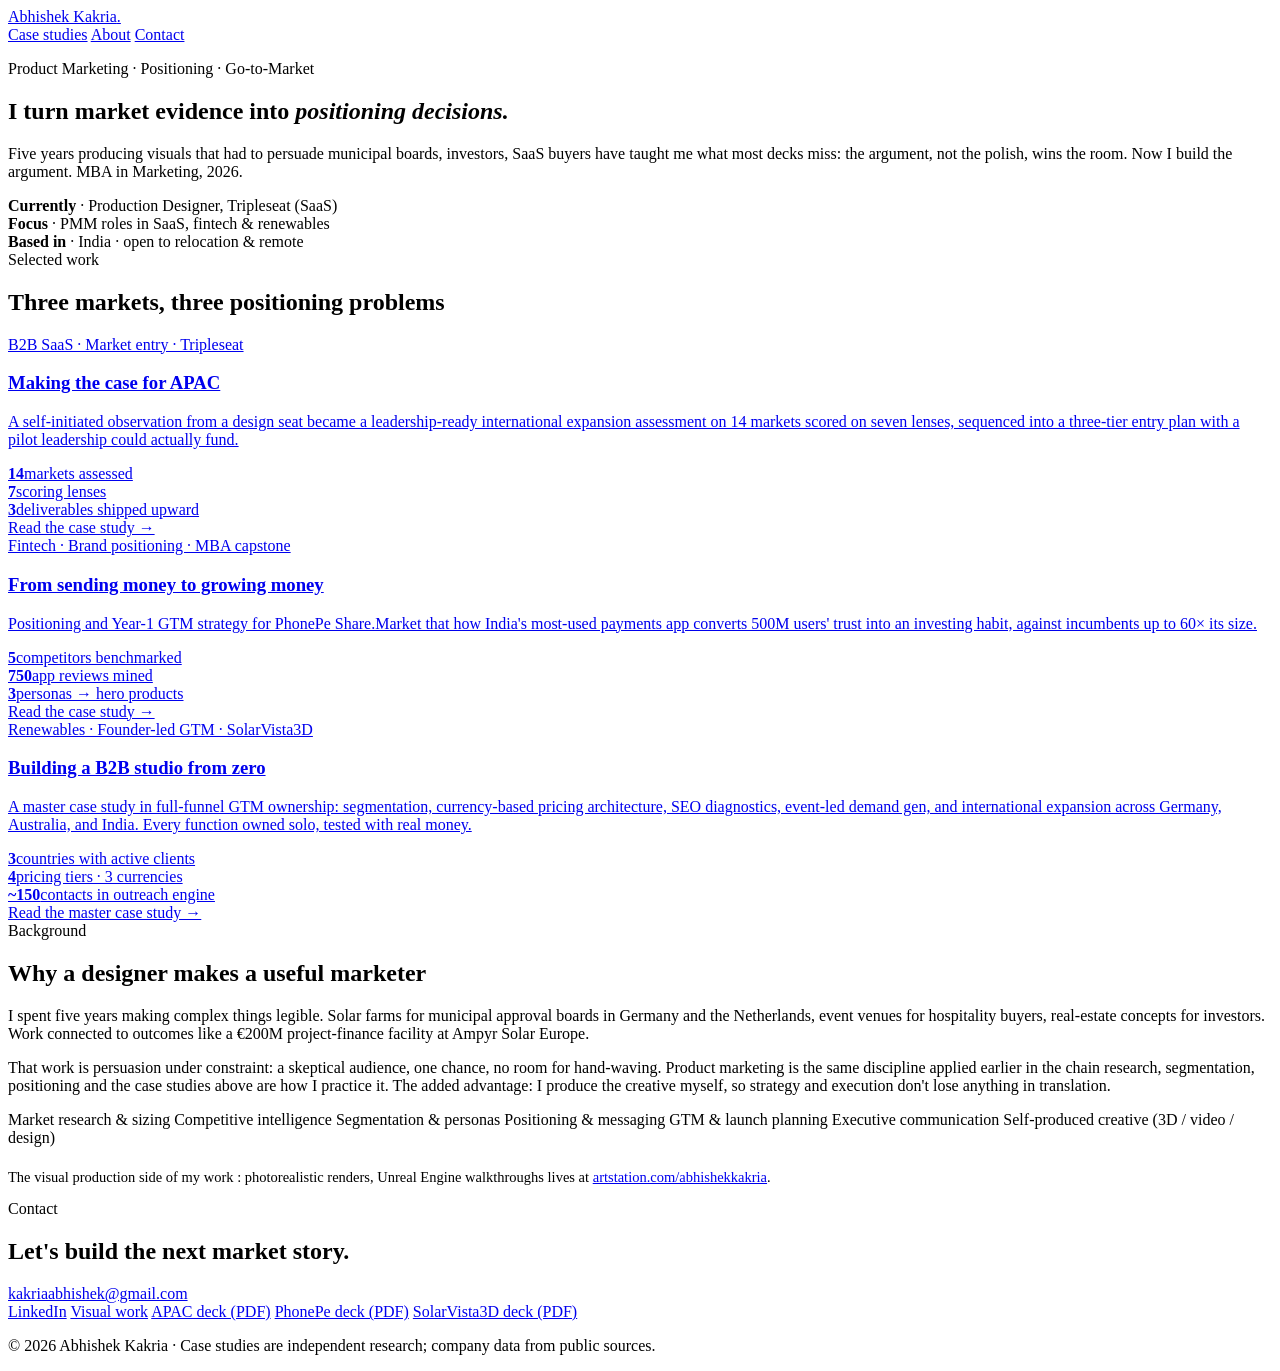
==== index.html @ 2a780e73 "Portfolio v1" ====
<!DOCTYPE html>
<html lang="en">
<head>
<meta charset="UTF-8" />
<meta name="viewport" content="width=device-width, initial-scale=1.0" />
<title>Abhishek Kakria — Product Marketing Portfolio</title>
<meta name="description" content="Product marketing case studies by Abhishek Kakria on market research, positioning, and go-to-market strategy across SaaS, fintech, and renewable energy." />
<link rel="preconnect" href="https://fonts.googleapis.com" />
<link rel="preconnect" href="https://fonts.gstatic.com" crossorigin />
<link href="https://fonts.googleapis.com/css2?family=Fraunces:ital,opsz,wght@0,9..144,500;0,9..144,600;0,9..144,700;1,9..144,500&family=Public+Sans:wght@400;600;700&display=swap" rel="stylesheet" />
<link rel="stylesheet" href="css/style.css" />
</head>
<body>

<header class="site">
  <div class="wrap">
    <a class="wordmark" href="index.html">Abhishek Kakria<span>.</span></a>
    <nav class="main" aria-label="Main">
      <a href="#work">Case studies</a>
      <a href="#about">About</a>
      <a href="#contact">Contact</a>
    </nav>
  </div>
</header>

<main>

  <!-- Hero -->
  <section class="hero">
    <div class="wrap">
      <p class="eyebrow">Product Marketing · Positioning · Go-to-Market</p>
      <h1>I turn market evidence into <em>positioning decisions.</em></h1>
      <p class="lede">
        Five years producing visuals that had to persuade  municipal boards, investors,
        SaaS buyers have taught me what most decks miss: the argument, not the polish, wins the room.
        Now I build the argument. MBA in Marketing, 2026.
      </p>
      <div class="meta">
        <div><strong>Currently</strong> · Production Designer, Tripleseat (SaaS)</div>
        <div><strong>Focus</strong> · PMM roles in SaaS, fintech &amp; renewables</div>
        <div><strong>Based in</strong> · India · open to relocation &amp; remote</div>
      </div>
    </div>
  </section>

  <!-- Case studies -->
  <section class="cases" id="work">
    <div class="wrap">
      <span class="eyebrow">Selected work</span>
      <h2>Three markets, three positioning problems</h2>

      <a class="dossier apac" href="case-studies/apac-expansion.html">
        <div class="spine" aria-hidden="true"></div>
        <div class="body">
          <span class="tag">B2B SaaS · Market entry · Tripleseat</span>
          <h3>Making the case for APAC</h3>
          <p class="sub">
            A self-initiated observation from a design seat became a leadership-ready
            international expansion assessment on 14 markets scored on seven lenses,
            sequenced into a three-tier entry plan with a pilot leadership could actually fund.
          </p>
          <div class="stats">
            <div><b>14</b>markets assessed</div>
            <div><b>7</b>scoring lenses</div>
            <div><b>3</b>deliverables shipped upward</div>
          </div>
          <div class="open">Read the case study →</div>
        </div>
      </a>

      <a class="dossier phonepe" href="case-studies/phonepe-sharemarket.html">
        <div class="spine" aria-hidden="true"></div>
        <div class="body">
          <span class="tag">Fintech · Brand positioning · MBA capstone</span>
          <h3>From sending money to growing money</h3>
          <p class="sub">
            Positioning and Year-1 GTM strategy for PhonePe Share.Market that how India's
            most-used payments app converts 500M users' trust into an investing habit,
            against incumbents up to 60× its size.
          </p>
          <div class="stats">
            <div><b>5</b>competitors benchmarked</div>
            <div><b>750</b>app reviews mined</div>
            <div><b>3</b>personas → hero products</div>
          </div>
          <div class="open">Read the case study →</div>
        </div>
      </a>

      <a class="dossier solar" href="case-studies/solarvista3d.html">
        <div class="spine" aria-hidden="true"></div>
        <div class="body">
          <span class="tag">Renewables · Founder-led GTM · SolarVista3D</span>
          <h3>Building a B2B studio from zero</h3>
          <p class="sub">
            A master case study in full-funnel GTM ownership: segmentation, currency-based
            pricing architecture, SEO diagnostics, event-led demand gen, and international
            expansion across Germany, Australia, and India. Every function owned solo,
            tested with real money.
          </p>
          <div class="stats">
            <div><b>3</b>countries with active clients</div>
            <div><b>4</b>pricing tiers · 3 currencies</div>
            <div><b>~150</b>contacts in outreach engine</div>
          </div>
          <div class="open">Read the master case study →</div>
        </div>
      </a>

    </div>
  </section>

  <!-- About -->
  <section class="split" id="about">
    <div class="wrap">
      <div>
        <span class="eyebrow">Background</span>
        <h2>Why a designer makes a useful marketer</h2>
      </div>
      <div>
        <p class="muted">
          I spent five years making complex things legible. Solar farms for municipal
          approval boards in Germany and the Netherlands, event venues for hospitality
          buyers, real-estate concepts for investors. Work connected to outcomes like a
          €200M project-finance facility at Ampyr Solar Europe.
        </p>
        <p class="muted">
          That work is persuasion under constraint: a skeptical audience, one chance,
          no room for hand-waving. Product marketing is the same discipline applied
          earlier in the chain research, segmentation, positioning and the case
          studies above are how I practice it. The added advantage: I produce the
          creative myself, so strategy and execution don't lose anything in translation.
        </p>
        <div class="chip-row">
          <span class="chip">Market research &amp; sizing</span>
          <span class="chip">Competitive intelligence</span>
          <span class="chip">Segmentation &amp; personas</span>
          <span class="chip">Positioning &amp; messaging</span>
          <span class="chip">GTM &amp; launch planning</span>
          <span class="chip">Executive communication</span>
          <span class="chip">Self-produced creative (3D / video / design)</span>
        </div>
        <p class="muted" style="margin-top:22px; font-size:14.5px;">
          The visual production side of my work : photorealistic renders, Unreal Engine
          walkthroughs lives at
          <a href="https://artstation.com/abhishekkakria">artstation.com/abhishekkakria</a>.
        </p>
      </div>
    </div>
  </section>

</main>

<!-- Contact -->
<footer class="site" id="contact">
  <div class="wrap">
    <span class="eyebrow">Contact</span>
    <h2>Let's build the next market story.</h2>
    <a class="mail" href="mailto:kakriaabhishek@gmail.com">kakriaabhishek@gmail.com</a>
    <div class="links">
      <a href="https://linkedin.com/in/abhishekkakria">LinkedIn</a>
      <a href="https://artstation.com/abhishekkakria">Visual work</a>
      <a href="assets/APAC_Expansion_Case_Study.pdf">APAC deck (PDF)</a>
      <a href="assets/PhonePe_ShareMarket_Case_Study.pdf">PhonePe deck (PDF)</a>
      <a href="assets/SolarVista3D_Case_Study.pdf">SolarVista3D deck (PDF)</a>
    </div>
    <p class="fine">© 2026 Abhishek Kakria · Case studies are independent research; company data from public sources.</p>
  </div>
</footer>

</body>
</html>
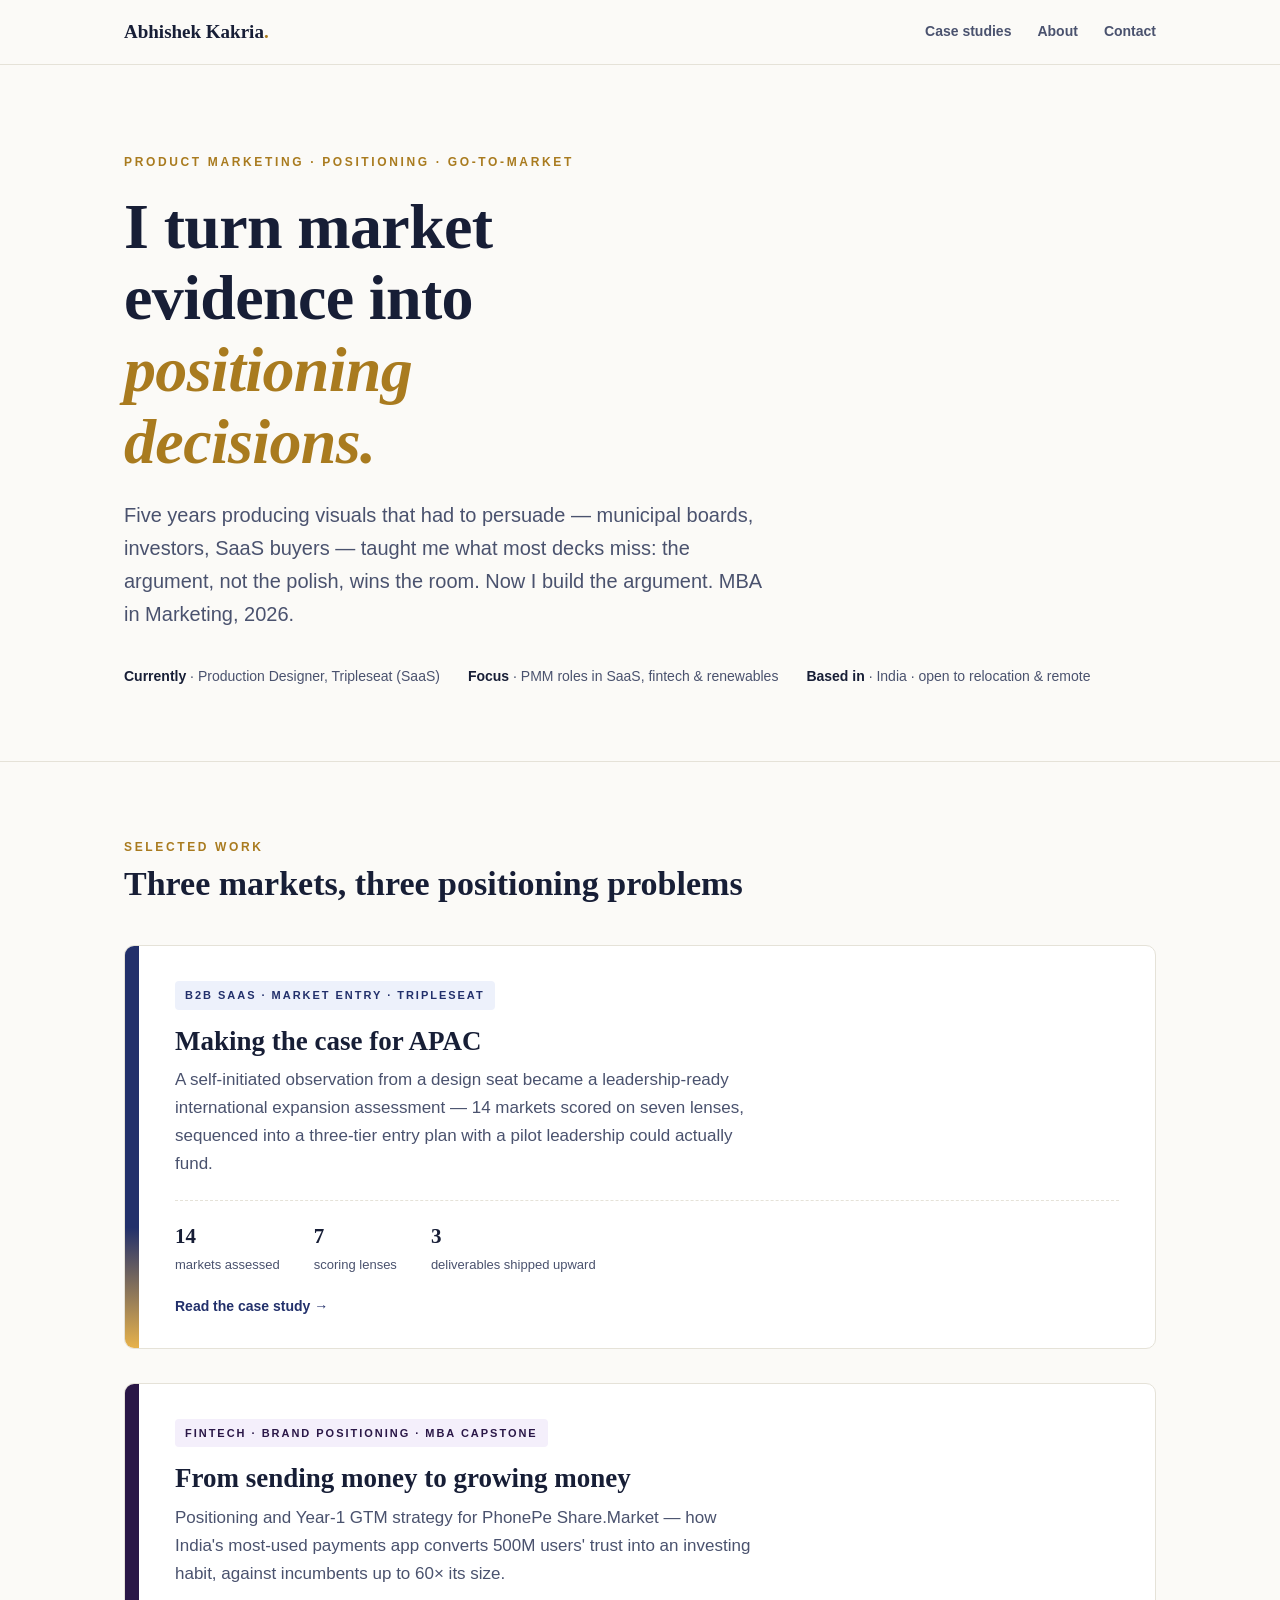
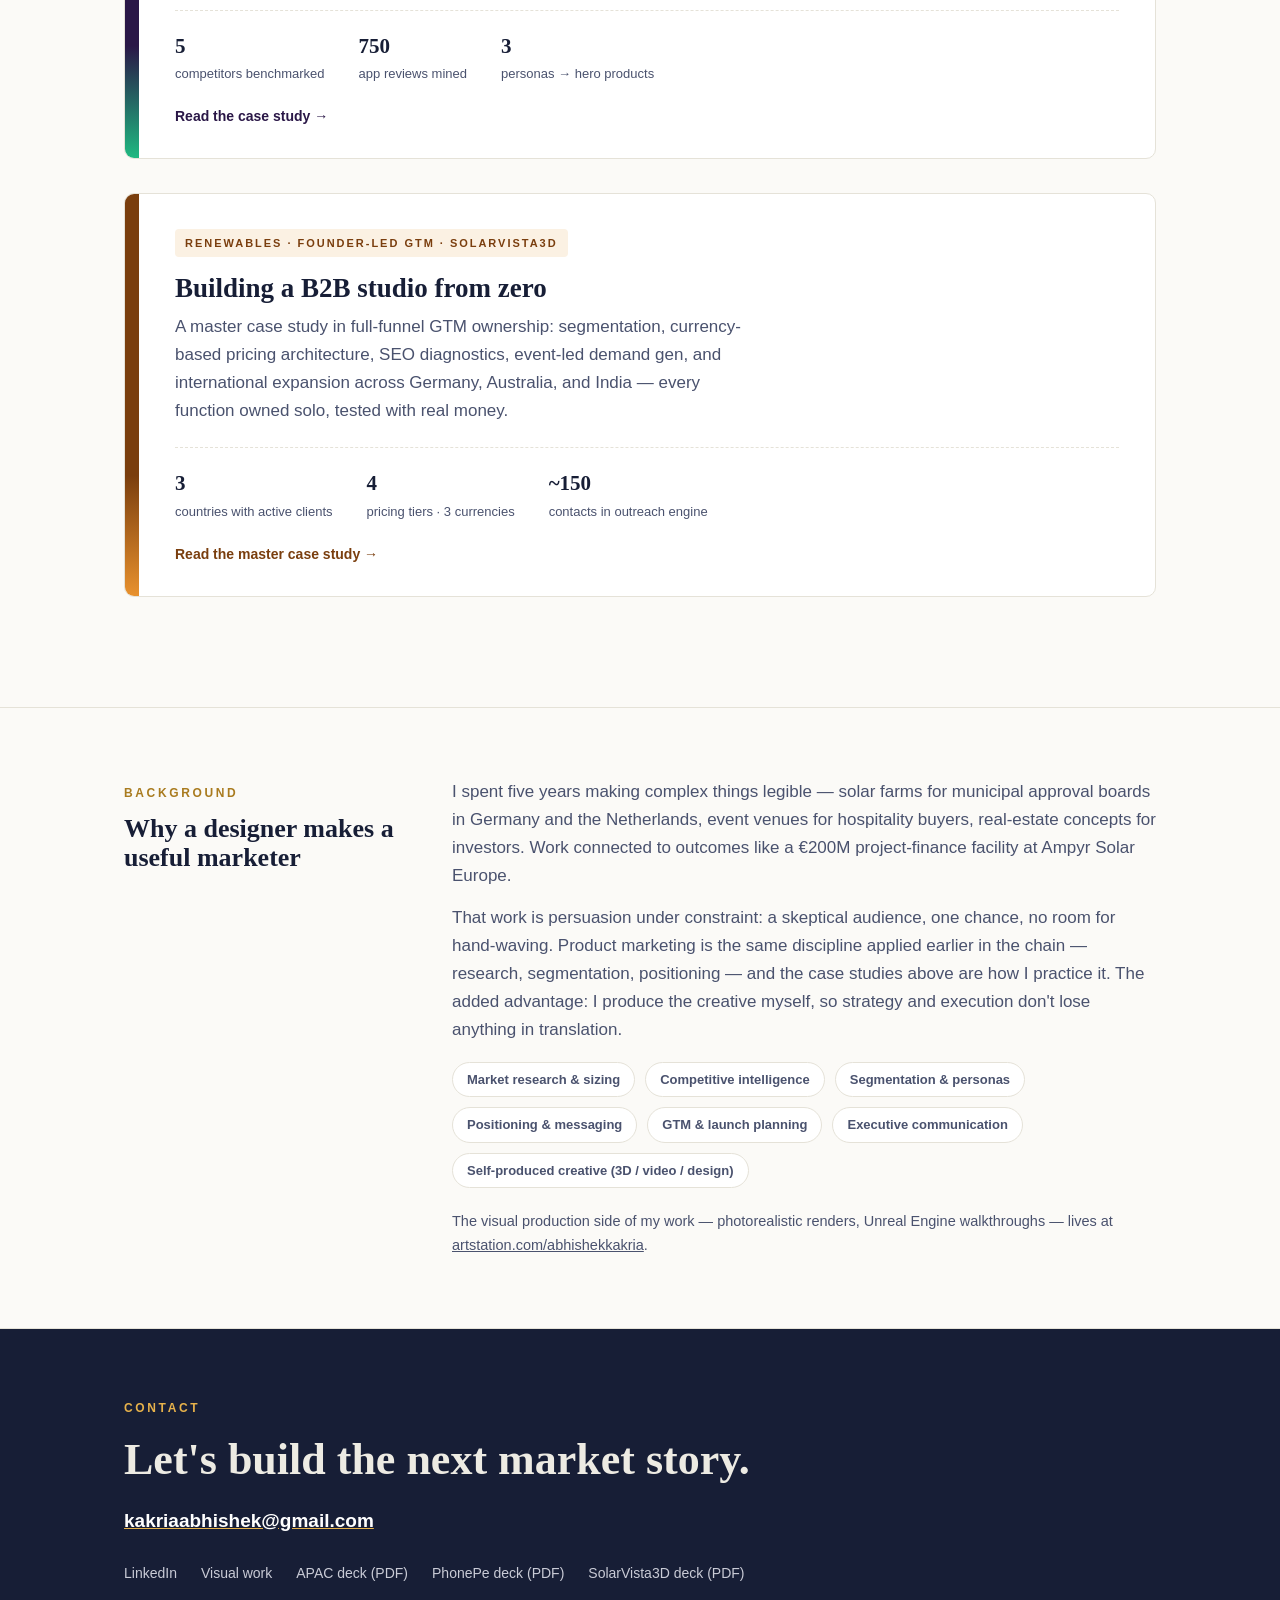
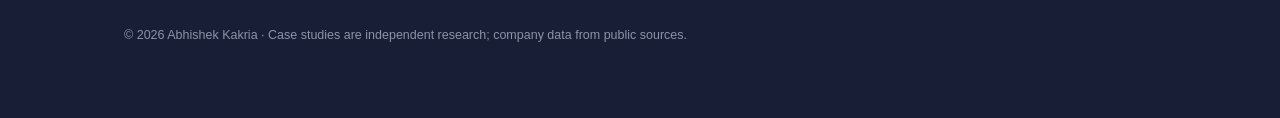
==== commit fd5c9433: "Add files via upload" ====
--- a/index.html
+++ b/index.html
@@ -4,11 +4,11 @@
 <meta charset="UTF-8" />
 <meta name="viewport" content="width=device-width, initial-scale=1.0" />
 <title>Abhishek Kakria — Product Marketing Portfolio</title>
-<meta name="description" content="Product marketing case studies by Abhishek Kakria on market research, positioning, and go-to-market strategy across SaaS, fintech, and renewable energy." />
+<meta name="description" content="Product marketing case studies by Abhishek Kakria — market research, positioning, and go-to-market strategy across SaaS, fintech, and renewable energy." />
 <link rel="preconnect" href="https://fonts.googleapis.com" />
 <link rel="preconnect" href="https://fonts.gstatic.com" crossorigin />
 <link href="https://fonts.googleapis.com/css2?family=Fraunces:ital,opsz,wght@0,9..144,500;0,9..144,600;0,9..144,700;1,9..144,500&family=Public+Sans:wght@400;600;700&display=swap" rel="stylesheet" />
-<link rel="stylesheet" href="css/style.css" />
+<link rel="stylesheet" href="style.css" />
 </head>
 <body>
 
@@ -31,8 +31,8 @@
       <p class="eyebrow">Product Marketing · Positioning · Go-to-Market</p>
       <h1>I turn market evidence into <em>positioning decisions.</em></h1>
       <p class="lede">
-        Five years producing visuals that had to persuade  municipal boards, investors,
-        SaaS buyers have taught me what most decks miss: the argument, not the polish, wins the room.
+        Five years producing visuals that had to persuade — municipal boards, investors,
+        SaaS buyers — taught me what most decks miss: the argument, not the polish, wins the room.
         Now I build the argument. MBA in Marketing, 2026.
       </p>
       <div class="meta">
@@ -49,14 +49,14 @@
       <span class="eyebrow">Selected work</span>
       <h2>Three markets, three positioning problems</h2>
 
-      <a class="dossier apac" href="case-studies/apac-expansion.html">
+      <a class="dossier apac" href="apac-expansion.html">
         <div class="spine" aria-hidden="true"></div>
         <div class="body">
           <span class="tag">B2B SaaS · Market entry · Tripleseat</span>
           <h3>Making the case for APAC</h3>
           <p class="sub">
             A self-initiated observation from a design seat became a leadership-ready
-            international expansion assessment on 14 markets scored on seven lenses,
+            international expansion assessment — 14 markets scored on seven lenses,
             sequenced into a three-tier entry plan with a pilot leadership could actually fund.
           </p>
           <div class="stats">
@@ -68,13 +68,13 @@
         </div>
       </a>
 
-      <a class="dossier phonepe" href="case-studies/phonepe-sharemarket.html">
+      <a class="dossier phonepe" href="phonepe-sharemarket.html">
         <div class="spine" aria-hidden="true"></div>
         <div class="body">
           <span class="tag">Fintech · Brand positioning · MBA capstone</span>
           <h3>From sending money to growing money</h3>
           <p class="sub">
-            Positioning and Year-1 GTM strategy for PhonePe Share.Market that how India's
+            Positioning and Year-1 GTM strategy for PhonePe Share.Market — how India's
             most-used payments app converts 500M users' trust into an investing habit,
             against incumbents up to 60× its size.
           </p>
@@ -87,7 +87,7 @@
         </div>
       </a>
 
-      <a class="dossier solar" href="case-studies/solarvista3d.html">
+      <a class="dossier solar" href="solarvista3d.html">
         <div class="spine" aria-hidden="true"></div>
         <div class="body">
           <span class="tag">Renewables · Founder-led GTM · SolarVista3D</span>
@@ -95,7 +95,7 @@
           <p class="sub">
             A master case study in full-funnel GTM ownership: segmentation, currency-based
             pricing architecture, SEO diagnostics, event-led demand gen, and international
-            expansion across Germany, Australia, and India. Every function owned solo,
+            expansion across Germany, Australia, and India — every function owned solo,
             tested with real money.
           </p>
           <div class="stats">
@@ -119,7 +119,7 @@
       </div>
       <div>
         <p class="muted">
-          I spent five years making complex things legible. Solar farms for municipal
+          I spent five years making complex things legible — solar farms for municipal
           approval boards in Germany and the Netherlands, event venues for hospitality
           buyers, real-estate concepts for investors. Work connected to outcomes like a
           €200M project-finance facility at Ampyr Solar Europe.
@@ -127,7 +127,7 @@
         <p class="muted">
           That work is persuasion under constraint: a skeptical audience, one chance,
           no room for hand-waving. Product marketing is the same discipline applied
-          earlier in the chain research, segmentation, positioning and the case
+          earlier in the chain — research, segmentation, positioning — and the case
           studies above are how I practice it. The added advantage: I produce the
           creative myself, so strategy and execution don't lose anything in translation.
         </p>
@@ -141,8 +141,8 @@
           <span class="chip">Self-produced creative (3D / video / design)</span>
         </div>
         <p class="muted" style="margin-top:22px; font-size:14.5px;">
-          The visual production side of my work : photorealistic renders, Unreal Engine
-          walkthroughs lives at
+          The visual production side of my work — photorealistic renders, Unreal Engine
+          walkthroughs — lives at
           <a href="https://artstation.com/abhishekkakria">artstation.com/abhishekkakria</a>.
         </p>
       </div>
@@ -160,9 +160,9 @@
     <div class="links">
       <a href="https://linkedin.com/in/abhishekkakria">LinkedIn</a>
       <a href="https://artstation.com/abhishekkakria">Visual work</a>
-      <a href="assets/APAC_Expansion_Case_Study.pdf">APAC deck (PDF)</a>
-      <a href="assets/PhonePe_ShareMarket_Case_Study.pdf">PhonePe deck (PDF)</a>
-      <a href="assets/SolarVista3D_Case_Study.pdf">SolarVista3D deck (PDF)</a>
+      <a href="APAC_Expansion_Case_Study.pdf">APAC deck (PDF)</a>
+      <a href="PhonePe_ShareMarket_Case_Study.pdf">PhonePe deck (PDF)</a>
+      <a href="SolarVista3D_Case_Study.pdf">SolarVista3D deck (PDF)</a>
     </div>
     <p class="fine">© 2026 Abhishek Kakria · Case studies are independent research; company data from public sources.</p>
   </div>
--- a/style.css
+++ b/style.css
@@ -0,0 +1,374 @@
+/* ==========================================================
+   Abhishek Kakria — PMM Portfolio
+   Shell: ink on warm paper. Each case study keeps the palette
+   of its own deck, presented like bound dossiers on a desk.
+   ========================================================== */
+
+:root {
+  --paper: #FBFAF7;
+  --ink: #171E36;
+  --ink-soft: #4A526E;
+  --line: #E5E2D8;
+  --gold: #A97B1F;
+
+  /* APAC dossier */
+  --apac-deep: #22306B;
+  --apac-gold: #E7B24B;
+  --apac-tint: #EDF1FB;
+
+  /* PhonePe dossier */
+  --pp-deep: #2A1747;
+  --pp-violet: #8B5CF6;
+  --pp-green: #1FB981;
+  --pp-tint: #F4EFFB;
+
+  /* SolarVista dossier */
+  --sv-deep: #7A3E0E;
+  --sv-amber: #E8912E;
+  --sv-tint: #FBF1E3;
+
+  --display: "Fraunces", Georgia, "Times New Roman", serif;
+  --body: "Public Sans", "Inter", -apple-system, "Segoe UI", sans-serif;
+
+  --max: 1080px;
+}
+
+* { box-sizing: border-box; margin: 0; padding: 0; }
+
+html { scroll-behavior: smooth; }
+@media (prefers-reduced-motion: reduce) {
+  html { scroll-behavior: auto; }
+  * { animation: none !important; transition: none !important; }
+}
+
+body {
+  background: var(--paper);
+  color: var(--ink);
+  font-family: var(--body);
+  font-size: 17px;
+  line-height: 1.65;
+  -webkit-font-smoothing: antialiased;
+}
+
+a { color: inherit; }
+a:focus-visible, button:focus-visible {
+  outline: 3px solid var(--gold);
+  outline-offset: 3px;
+  border-radius: 2px;
+}
+
+.wrap { max-width: var(--max); margin: 0 auto; padding: 0 24px; }
+
+/* ---------- Type roles ---------- */
+
+.eyebrow {
+  font-size: 12px;
+  font-weight: 700;
+  letter-spacing: 0.22em;
+  text-transform: uppercase;
+  color: var(--gold);
+}
+
+h1, h2, h3 { font-family: var(--display); font-weight: 600; line-height: 1.12; }
+
+.lede { font-size: 20px; color: var(--ink-soft); max-width: 640px; }
+
+/* ---------- Header / nav ---------- */
+
+header.site {
+  border-bottom: 1px solid var(--line);
+  background: var(--paper);
+  position: sticky; top: 0; z-index: 20;
+}
+header.site .wrap {
+  display: flex; align-items: center; justify-content: space-between;
+  height: 64px;
+}
+.wordmark {
+  font-family: var(--display);
+  font-size: 19px; font-weight: 700; text-decoration: none;
+}
+.wordmark span { color: var(--gold); }
+nav.main { display: flex; gap: 26px; }
+nav.main a {
+  text-decoration: none; font-size: 14px; font-weight: 600;
+  color: var(--ink-soft);
+}
+nav.main a:hover { color: var(--ink); }
+
+/* ---------- Hero (home) ---------- */
+
+.hero { padding: 88px 0 72px; border-bottom: 1px solid var(--line); }
+.hero h1 {
+  font-size: clamp(40px, 6vw, 64px);
+  letter-spacing: -0.01em;
+  max-width: 15ch;
+  margin: 18px 0 22px;
+}
+.hero h1 em { font-style: italic; color: var(--gold); }
+.hero .meta {
+  display: flex; flex-wrap: wrap; gap: 10px 28px;
+  margin-top: 34px; font-size: 14px; color: var(--ink-soft);
+}
+.hero .meta strong { color: var(--ink); font-weight: 700; }
+
+/* ---------- Dossier cards (signature element) ---------- */
+
+.cases { padding: 76px 0; }
+.cases > .wrap > .eyebrow { display: block; margin-bottom: 8px; }
+.cases h2 { font-size: 34px; margin-bottom: 42px; }
+
+.dossier {
+  display: grid;
+  grid-template-columns: 14px 1fr;
+  border: 1px solid var(--line);
+  border-radius: 10px;
+  overflow: hidden;
+  background: #fff;
+  margin-bottom: 34px;
+  text-decoration: none;
+  transition: transform .18s ease, box-shadow .18s ease;
+}
+.dossier:hover {
+  transform: translateY(-3px);
+  box-shadow: 0 14px 34px rgba(23, 30, 54, .10);
+}
+.dossier .spine { background: var(--ink); }
+.dossier.apac .spine { background: linear-gradient(180deg, var(--apac-deep) 70%, var(--apac-gold)); }
+.dossier.phonepe .spine { background: linear-gradient(180deg, var(--pp-deep) 70%, var(--pp-green)); }
+.dossier.solar .spine { background: linear-gradient(180deg, var(--sv-deep) 70%, var(--sv-amber)); }
+
+.dossier .body { padding: 34px 36px 30px; }
+.dossier .tag {
+  display: inline-block; font-size: 11px; font-weight: 700;
+  letter-spacing: .18em; text-transform: uppercase;
+  padding: 5px 10px; border-radius: 4px; margin-bottom: 16px;
+}
+.dossier.apac .tag { background: var(--apac-tint); color: var(--apac-deep); }
+.dossier.phonepe .tag { background: var(--pp-tint); color: var(--pp-deep); }
+.dossier.solar .tag { background: var(--sv-tint); color: var(--sv-deep); }
+
+.dossier h3 { font-size: 27px; margin-bottom: 10px; }
+.dossier p.sub { color: var(--ink-soft); max-width: 62ch; }
+
+.dossier .stats {
+  display: flex; flex-wrap: wrap; gap: 8px 34px;
+  margin-top: 22px; padding-top: 18px; border-top: 1px dashed var(--line);
+}
+.dossier .stats div { font-size: 13px; color: var(--ink-soft); }
+.dossier .stats b {
+  display: block; font-family: var(--display);
+  font-size: 21px; color: var(--ink); font-weight: 700;
+}
+.dossier .open {
+  margin-top: 20px; font-size: 14px; font-weight: 700;
+}
+.dossier.apac .open { color: var(--apac-deep); }
+.dossier.phonepe .open { color: var(--pp-deep); }
+.dossier.solar .open { color: var(--sv-deep); }
+
+.dossier.wip { opacity: .92; }
+.dossier.wip .open { color: var(--ink-soft); font-weight: 600; }
+
+/* ---------- Secondary sections ---------- */
+
+.split {
+  padding: 70px 0; border-top: 1px solid var(--line);
+}
+.split .wrap { display: grid; grid-template-columns: 280px 1fr; gap: 48px; }
+.split h2 { font-size: 26px; margin-top: 8px; }
+.split p + p { margin-top: 14px; }
+.split .muted { color: var(--ink-soft); }
+.chip-row { display: flex; flex-wrap: wrap; gap: 10px; margin-top: 18px; }
+.chip {
+  font-size: 13px; font-weight: 600; color: var(--ink-soft);
+  border: 1px solid var(--line); border-radius: 999px;
+  padding: 6px 14px; background: #fff;
+}
+
+/* ---------- Footer ---------- */
+
+footer.site {
+  border-top: 1px solid var(--line);
+  padding: 64px 0 72px; background: var(--ink); color: #EDEBE3;
+}
+footer.site .eyebrow { color: var(--apac-gold); }
+footer.site h2 { font-size: clamp(30px, 4.5vw, 44px); margin: 14px 0 20px; }
+footer.site a.mail {
+  font-size: 19px; font-weight: 700; color: #fff;
+  text-decoration-color: var(--apac-gold);
+}
+footer.site .links { margin-top: 26px; display: flex; gap: 24px; flex-wrap: wrap; }
+footer.site .links a { font-size: 14px; color: #C9CBD6; text-decoration: none; }
+footer.site .links a:hover { color: #fff; }
+footer.site .fine { margin-top: 40px; font-size: 12.5px; color: #8E93A6; }
+
+/* ==========================================================
+   Case study pages
+   ========================================================== */
+
+.cs-hero { color: #fff; padding: 84px 0 70px; }
+.cs-hero.apac { background: radial-gradient(1100px 500px at 85% -10%, #33418B 0%, var(--apac-deep) 55%); }
+.cs-hero.phonepe { background: radial-gradient(1100px 500px at 85% -10%, #3D2364 0%, var(--pp-deep) 55%); }
+.cs-hero .eyebrow { color: rgba(255,255,255,.75); }
+.cs-hero.apac .eyebrow { color: var(--apac-gold); }
+.cs-hero.phonepe .eyebrow { color: var(--pp-green); }
+.cs-hero h1 { font-size: clamp(34px, 5.4vw, 56px); margin: 16px 0 18px; max-width: 20ch; }
+.cs-hero p.sub { font-size: 19px; color: rgba(255,255,255,.82); max-width: 62ch; }
+.cs-hero .facts {
+  display: flex; flex-wrap: wrap; gap: 12px 44px; margin-top: 38px;
+}
+.cs-hero .facts b {
+  display: block; font-family: var(--display); font-size: 30px; font-weight: 700;
+}
+.cs-hero.apac .facts b { color: var(--apac-gold); }
+.cs-hero.phonepe .facts b { color: var(--pp-green); }
+.cs-hero .facts span { font-size: 13px; color: rgba(255,255,255,.7); }
+
+.cs-bar {
+  display: flex; flex-wrap: wrap; gap: 14px; align-items: center;
+  padding: 16px 0;
+}
+.btn {
+  display: inline-block; text-decoration: none; font-weight: 700; font-size: 14px;
+  padding: 11px 20px; border-radius: 6px; border: 1.5px solid var(--ink);
+}
+.btn.solid { background: var(--ink); color: #fff; }
+.btn.ghost { color: var(--ink); background: transparent; }
+.btn:hover { opacity: .88; }
+
+/* Sections */
+
+.cs-section { padding: 58px 0 8px; }
+.cs-section .wrap { max-width: 880px; }
+.cs-section .eyebrow { display: block; margin-bottom: 6px; }
+.cs-section h2 { font-size: 30px; margin-bottom: 18px; }
+.cs-section p { color: var(--ink-soft); max-width: 70ch; }
+.cs-section p + p { margin-top: 14px; }
+.cs-section p strong, .cs-section li strong { color: var(--ink); }
+
+.callout {
+  border-left: 4px solid var(--gold);
+  background: #fff; border-radius: 0 8px 8px 0;
+  padding: 20px 24px; margin: 26px 0;
+  font-family: var(--display); font-size: 20px; line-height: 1.45;
+}
+.apac-page .callout { border-color: var(--apac-gold); }
+.pp-page .callout { border-color: var(--pp-violet); }
+
+.grid-3 { display: grid; grid-template-columns: repeat(3, 1fr); gap: 16px; margin: 26px 0 8px; }
+.grid-2 { display: grid; grid-template-columns: repeat(2, 1fr); gap: 16px; margin: 26px 0 8px; }
+.card {
+  background: #fff; border: 1px solid var(--line); border-radius: 8px;
+  padding: 20px 22px;
+}
+.card h4 { font-family: var(--body); font-size: 15px; font-weight: 700; margin-bottom: 8px; }
+.card p, .card li { font-size: 14.5px; color: var(--ink-soft); }
+.card ul { padding-left: 18px; margin-top: 6px; }
+.card li + li { margin-top: 6px; }
+.card .k {
+  font-family: var(--display); font-size: 26px; font-weight: 700; color: var(--ink);
+  display: block; margin-bottom: 4px;
+}
+.apac-page .card .k { color: var(--apac-deep); }
+.pp-page .card .k { color: var(--pp-deep); }
+.card .src { font-size: 11.5px; letter-spacing: .08em; text-transform: uppercase; color: #9AA0B4; margin-top: 10px; }
+
+/* Tier / pillar bands */
+.band { border-radius: 8px; padding: 20px 22px; }
+.band h4 { font-size: 12px; letter-spacing: .16em; text-transform: uppercase; margin-bottom: 8px; }
+.band p { font-size: 14.5px; }
+.apac-page .band.t1 { background: var(--apac-tint); }
+.apac-page .band.t1 h4 { color: var(--apac-deep); }
+.apac-page .band.t2 { background: #FaF4E4; }
+.apac-page .band.t2 h4 { color: var(--gold); }
+.apac-page .band.t3 { background: #F1F1EE; }
+.apac-page .band.t3 h4 { color: var(--ink-soft); }
+.band b { display: block; font-family: var(--display); font-size: 19px; margin-bottom: 6px; color: var(--ink); }
+
+.pp-page .band.p1 { background: var(--pp-tint); }
+.pp-page .band.p1 h4 { color: var(--pp-deep); }
+.pp-page .band.p2 { background: #ECFAF3; }
+.pp-page .band.p2 h4 { color: #0E7A57; }
+.pp-page .band.p3 { background: #F1F1EE; }
+.pp-page .band.p3 h4 { color: var(--ink-soft); }
+
+/* Simple data table */
+.tbl { width: 100%; border-collapse: collapse; margin: 26px 0 8px; background: #fff; border: 1px solid var(--line); border-radius: 8px; overflow: hidden; font-size: 14px; }
+.tbl th { text-align: left; font-size: 11.5px; letter-spacing: .12em; text-transform: uppercase; color: var(--ink-soft); padding: 12px 14px; border-bottom: 1px solid var(--line); background: #F6F5F0; }
+.tbl td { padding: 11px 14px; border-bottom: 1px solid var(--line); color: var(--ink-soft); vertical-align: top; }
+.tbl tr:last-child td { border-bottom: none; }
+.tbl td b { color: var(--ink); }
+.tbl .hl td { background: #FCF7EA; }
+.pp-page .tbl .hl td { background: var(--pp-tint); }
+
+/* Persona cards */
+.persona h4 { font-family: var(--display); font-size: 19px; font-weight: 700; }
+.persona .who { font-size: 12.5px; color: #9AA0B4; margin-bottom: 12px; }
+.persona dt { font-size: 11px; letter-spacing: .14em; text-transform: uppercase; color: var(--pp-violet); font-weight: 700; margin-top: 10px; }
+.persona dd { font-size: 14px; color: var(--ink-soft); }
+
+/* Takeaway strip + next/prev */
+.cs-close { margin: 64px 0 0; padding: 56px 0 64px; background: #fff; border-top: 1px solid var(--line); }
+.cs-close .wrap { max-width: 880px; }
+.cs-close h2 { font-size: 28px; margin-bottom: 14px; }
+.cs-close .nav-next {
+  margin-top: 34px; display: flex; gap: 14px; flex-wrap: wrap;
+}
+
+/* ---------- Responsive ---------- */
+
+@media (max-width: 860px) {
+  .split .wrap { grid-template-columns: 1fr; gap: 18px; }
+  .grid-3 { grid-template-columns: 1fr; }
+  .grid-2 { grid-template-columns: 1fr; }
+  .hero { padding: 64px 0 54px; }
+  nav.main { gap: 16px; }
+  .tbl { display: block; overflow-x: auto; }
+}
+
+/* ==========================================================
+   SolarVista3D master case study page
+   ========================================================== */
+
+.cs-hero.solar { background: radial-gradient(1100px 500px at 85% -10%, #A05516 0%, var(--sv-deep) 55%); }
+.cs-hero.solar .eyebrow { color: var(--sv-amber); }
+.cs-hero.solar .facts b { color: var(--sv-amber); }
+
+.sv-page .callout { border-color: var(--sv-amber); }
+.sv-page .card .k { color: var(--sv-deep); }
+.sv-page .tbl .hl td { background: var(--sv-tint); }
+
+.sv-page .band.s1 { background: var(--sv-tint); }
+.sv-page .band.s1 h4 { color: var(--sv-deep); }
+.sv-page .band.s2 { background: #F3F6EC; }
+.sv-page .band.s2 h4 { color: #4E6B1F; }
+.sv-page .band.s3 { background: #F1F1EE; }
+.sv-page .band.s3 h4 { color: var(--ink-soft); }
+
+/* Part dividers for the long-form master study */
+.part {
+  margin-top: 56px; padding: 26px 0 4px;
+  border-top: 3px solid var(--ink);
+}
+.part .wrap { max-width: 880px; }
+.part .part-label {
+  font-size: 12px; font-weight: 700; letter-spacing: .24em;
+  text-transform: uppercase; color: var(--sv-deep);
+}
+.part h2.part-title { font-size: 24px; margin-top: 6px; color: var(--ink-soft); font-weight: 500; font-style: italic; }
+
+/* Numbered workflow list */
+.flow { counter-reset: step; margin: 26px 0 8px; padding: 0; list-style: none; display: grid; grid-template-columns: repeat(2, 1fr); gap: 12px; }
+.flow li {
+  counter-increment: step; background: #fff; border: 1px solid var(--line);
+  border-radius: 8px; padding: 14px 16px 14px 52px; position: relative;
+  font-size: 14.5px; color: var(--ink-soft);
+}
+.flow li::before {
+  content: counter(step, decimal-leading-zero);
+  position: absolute; left: 14px; top: 13px;
+  font-family: var(--display); font-weight: 700; font-size: 17px; color: var(--sv-amber);
+}
+.flow li b { color: var(--ink); }
+@media (max-width: 860px) { .flow { grid-template-columns: 1fr; } }
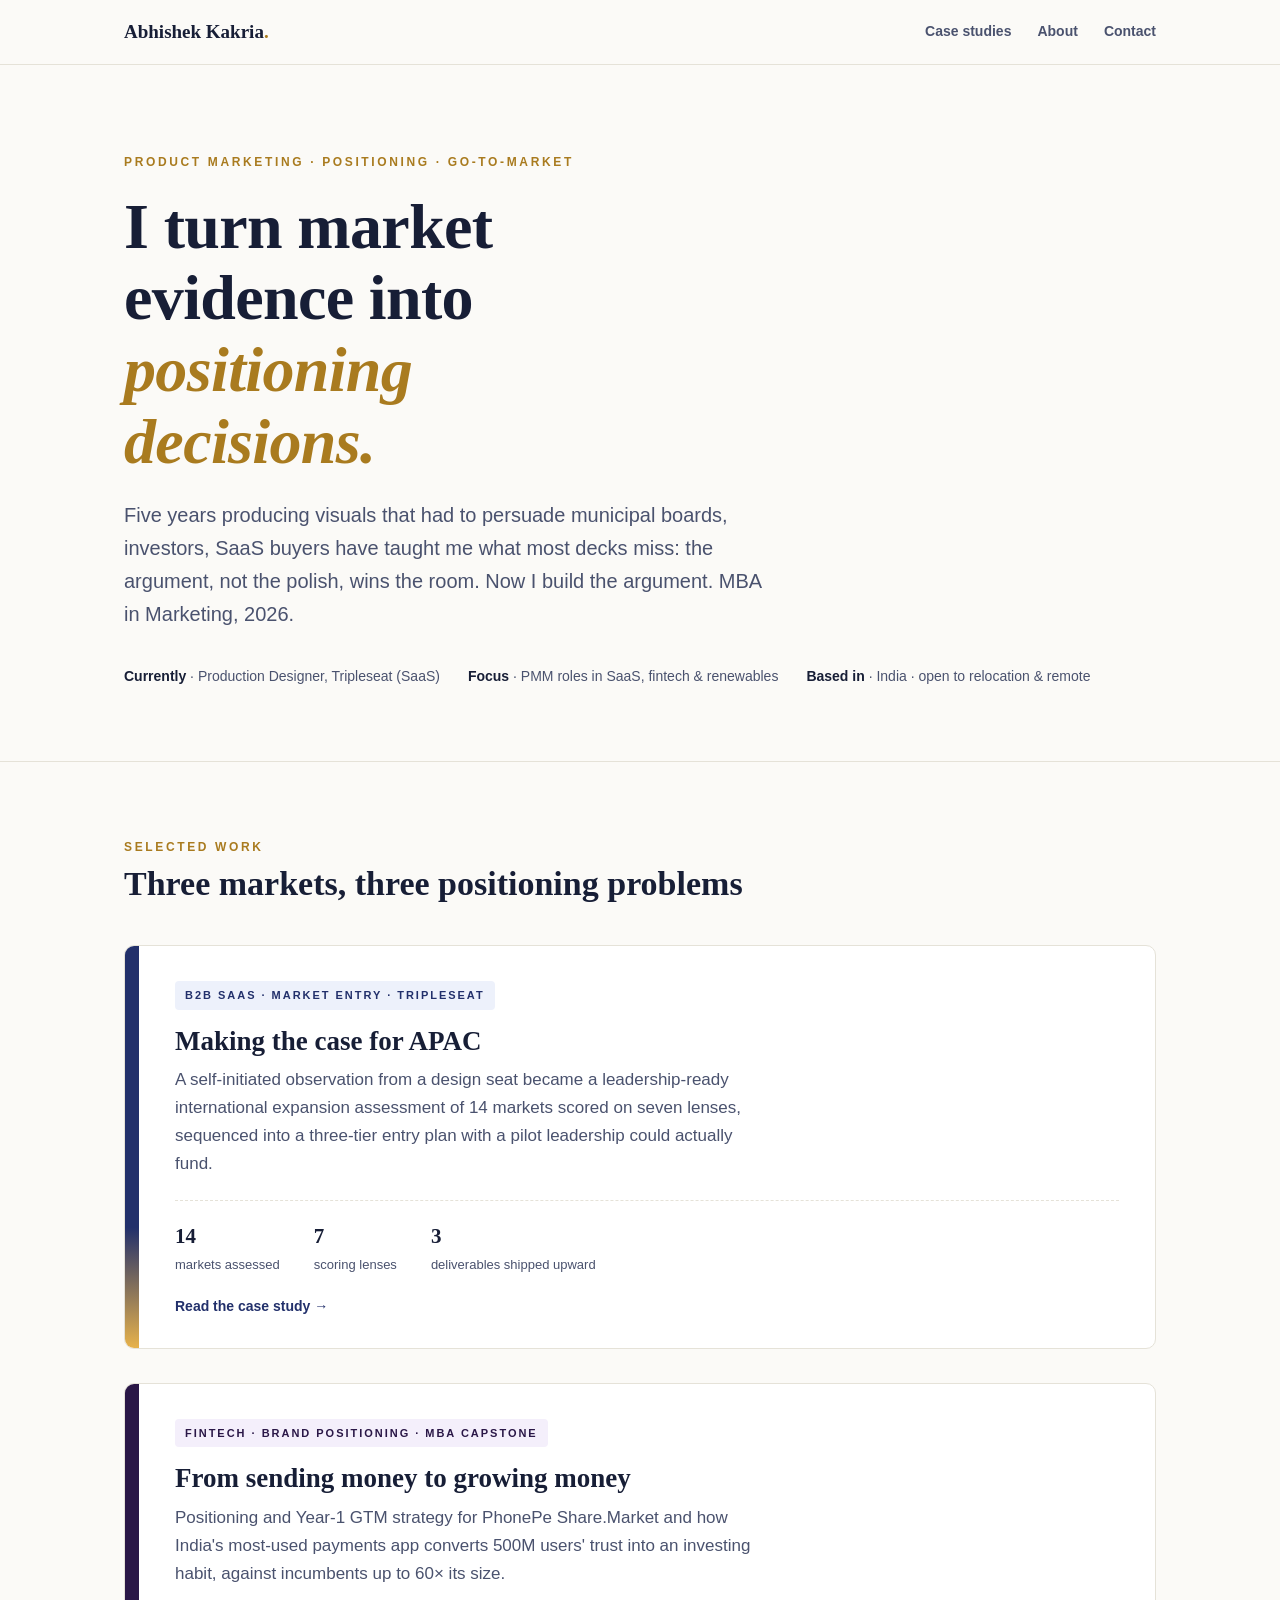
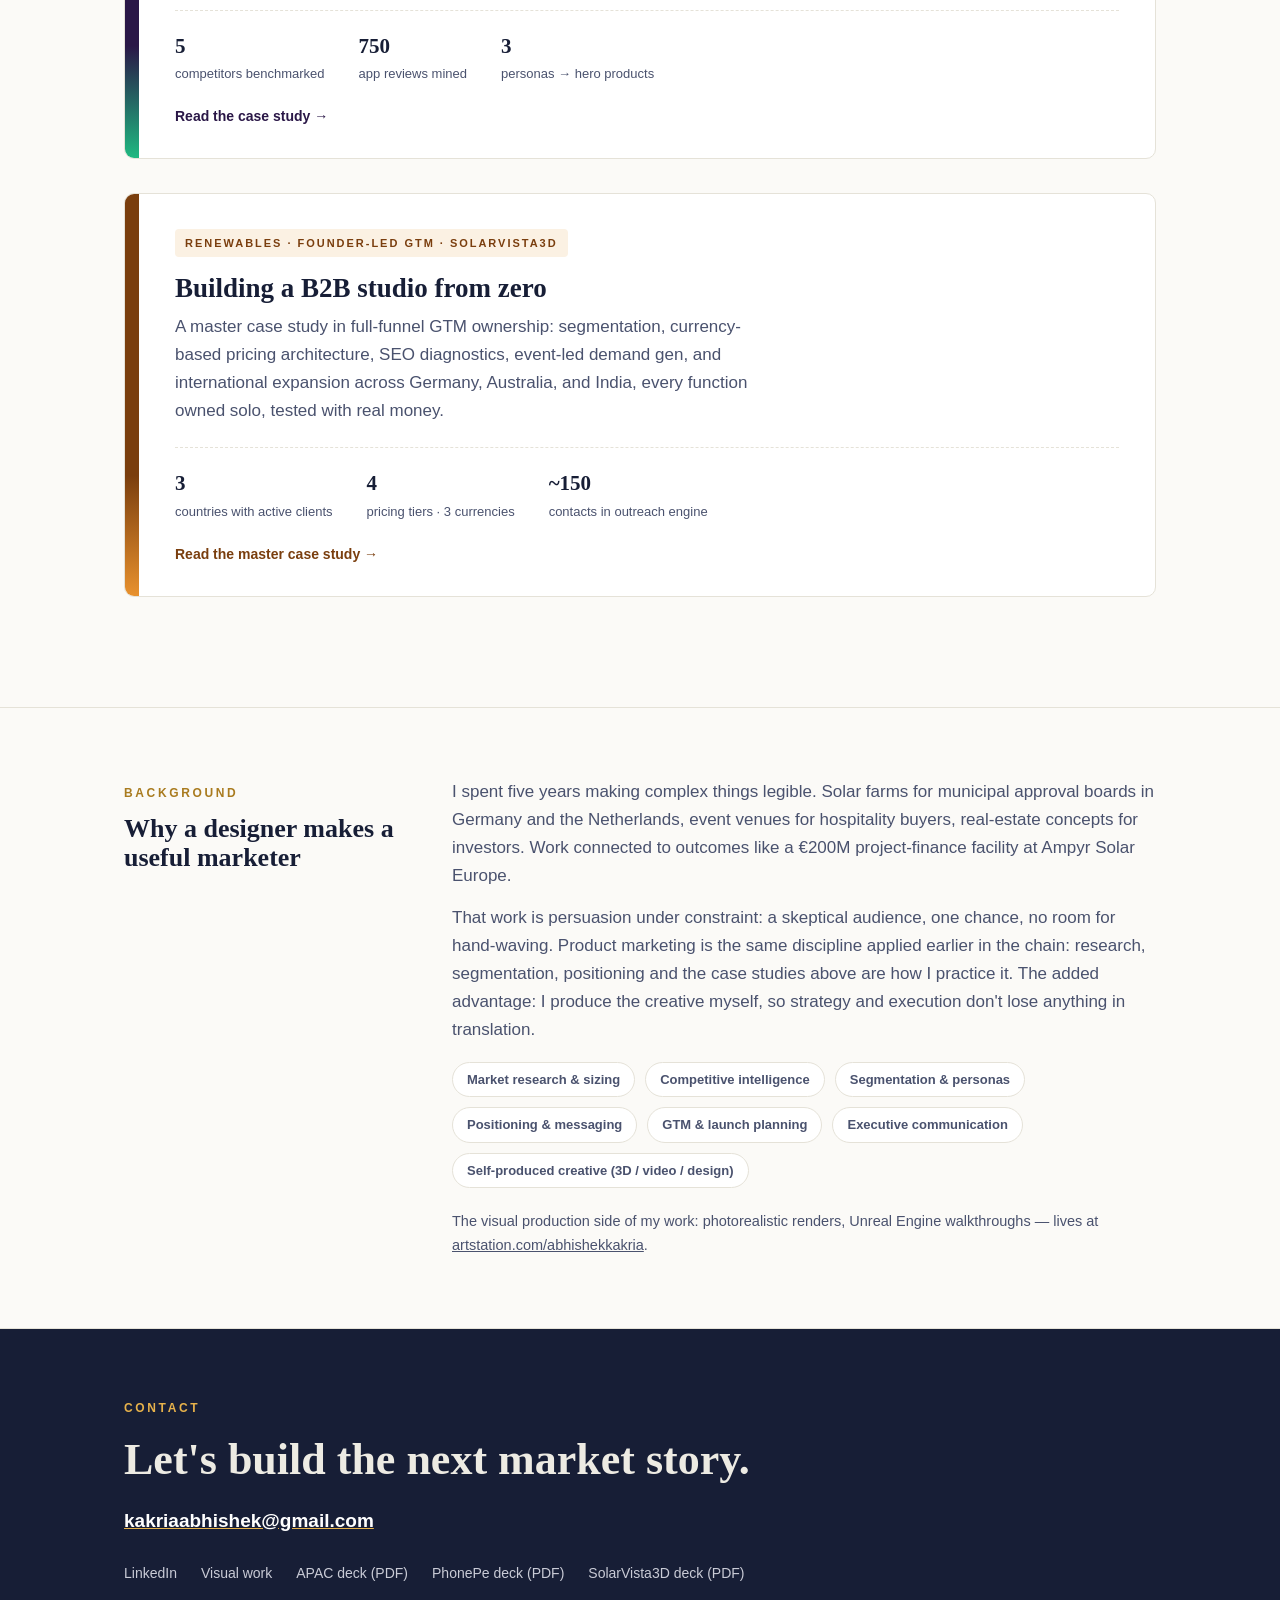
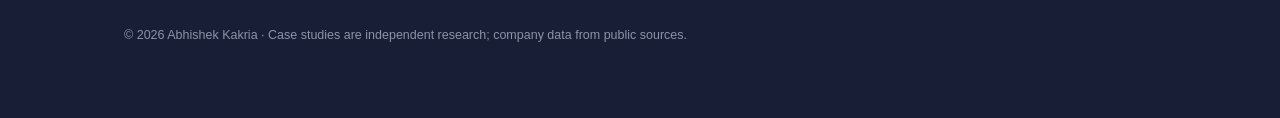
==== commit 4770f5a1: "Update index.html" ====
--- a/index.html
+++ b/index.html
@@ -3,8 +3,8 @@
 <head>
 <meta charset="UTF-8" />
 <meta name="viewport" content="width=device-width, initial-scale=1.0" />
-<title>Abhishek Kakria — Product Marketing Portfolio</title>
-<meta name="description" content="Product marketing case studies by Abhishek Kakria — market research, positioning, and go-to-market strategy across SaaS, fintech, and renewable energy." />
+<title>Abhishek Kakria - Product Marketing Portfolio</title>
+<meta name="description" content="Product marketing case studies by Abhishek Kakria - market research, positioning, and go-to-market strategy across SaaS, fintech, and renewable energy." />
 <link rel="preconnect" href="https://fonts.googleapis.com" />
 <link rel="preconnect" href="https://fonts.gstatic.com" crossorigin />
 <link href="https://fonts.googleapis.com/css2?family=Fraunces:ital,opsz,wght@0,9..144,500;0,9..144,600;0,9..144,700;1,9..144,500&family=Public+Sans:wght@400;600;700&display=swap" rel="stylesheet" />
@@ -31,8 +31,8 @@
       <p class="eyebrow">Product Marketing · Positioning · Go-to-Market</p>
       <h1>I turn market evidence into <em>positioning decisions.</em></h1>
       <p class="lede">
-        Five years producing visuals that had to persuade — municipal boards, investors,
-        SaaS buyers — taught me what most decks miss: the argument, not the polish, wins the room.
+        Five years producing visuals that had to persuade municipal boards, investors,
+        SaaS buyers have taught me what most decks miss: the argument, not the polish, wins the room.
         Now I build the argument. MBA in Marketing, 2026.
       </p>
       <div class="meta">
@@ -56,7 +56,7 @@
           <h3>Making the case for APAC</h3>
           <p class="sub">
             A self-initiated observation from a design seat became a leadership-ready
-            international expansion assessment — 14 markets scored on seven lenses,
+            international expansion assessment of 14 markets scored on seven lenses,
             sequenced into a three-tier entry plan with a pilot leadership could actually fund.
           </p>
           <div class="stats">
@@ -74,7 +74,7 @@
           <span class="tag">Fintech · Brand positioning · MBA capstone</span>
           <h3>From sending money to growing money</h3>
           <p class="sub">
-            Positioning and Year-1 GTM strategy for PhonePe Share.Market — how India's
+            Positioning and Year-1 GTM strategy for PhonePe Share.Market and how India's
             most-used payments app converts 500M users' trust into an investing habit,
             against incumbents up to 60× its size.
           </p>
@@ -95,7 +95,7 @@
           <p class="sub">
             A master case study in full-funnel GTM ownership: segmentation, currency-based
             pricing architecture, SEO diagnostics, event-led demand gen, and international
-            expansion across Germany, Australia, and India — every function owned solo,
+            expansion across Germany, Australia, and India, every function owned solo,
             tested with real money.
           </p>
           <div class="stats">
@@ -119,7 +119,7 @@
       </div>
       <div>
         <p class="muted">
-          I spent five years making complex things legible — solar farms for municipal
+          I spent five years making complex things legible. Solar farms for municipal
           approval boards in Germany and the Netherlands, event venues for hospitality
           buyers, real-estate concepts for investors. Work connected to outcomes like a
           €200M project-finance facility at Ampyr Solar Europe.
@@ -127,7 +127,7 @@
         <p class="muted">
           That work is persuasion under constraint: a skeptical audience, one chance,
           no room for hand-waving. Product marketing is the same discipline applied
-          earlier in the chain — research, segmentation, positioning — and the case
+          earlier in the chain: research, segmentation, positioning and the case
           studies above are how I practice it. The added advantage: I produce the
           creative myself, so strategy and execution don't lose anything in translation.
         </p>
@@ -141,7 +141,7 @@
           <span class="chip">Self-produced creative (3D / video / design)</span>
         </div>
         <p class="muted" style="margin-top:22px; font-size:14.5px;">
-          The visual production side of my work — photorealistic renders, Unreal Engine
+          The visual production side of my work: photorealistic renders, Unreal Engine
           walkthroughs — lives at
           <a href="https://artstation.com/abhishekkakria">artstation.com/abhishekkakria</a>.
         </p>
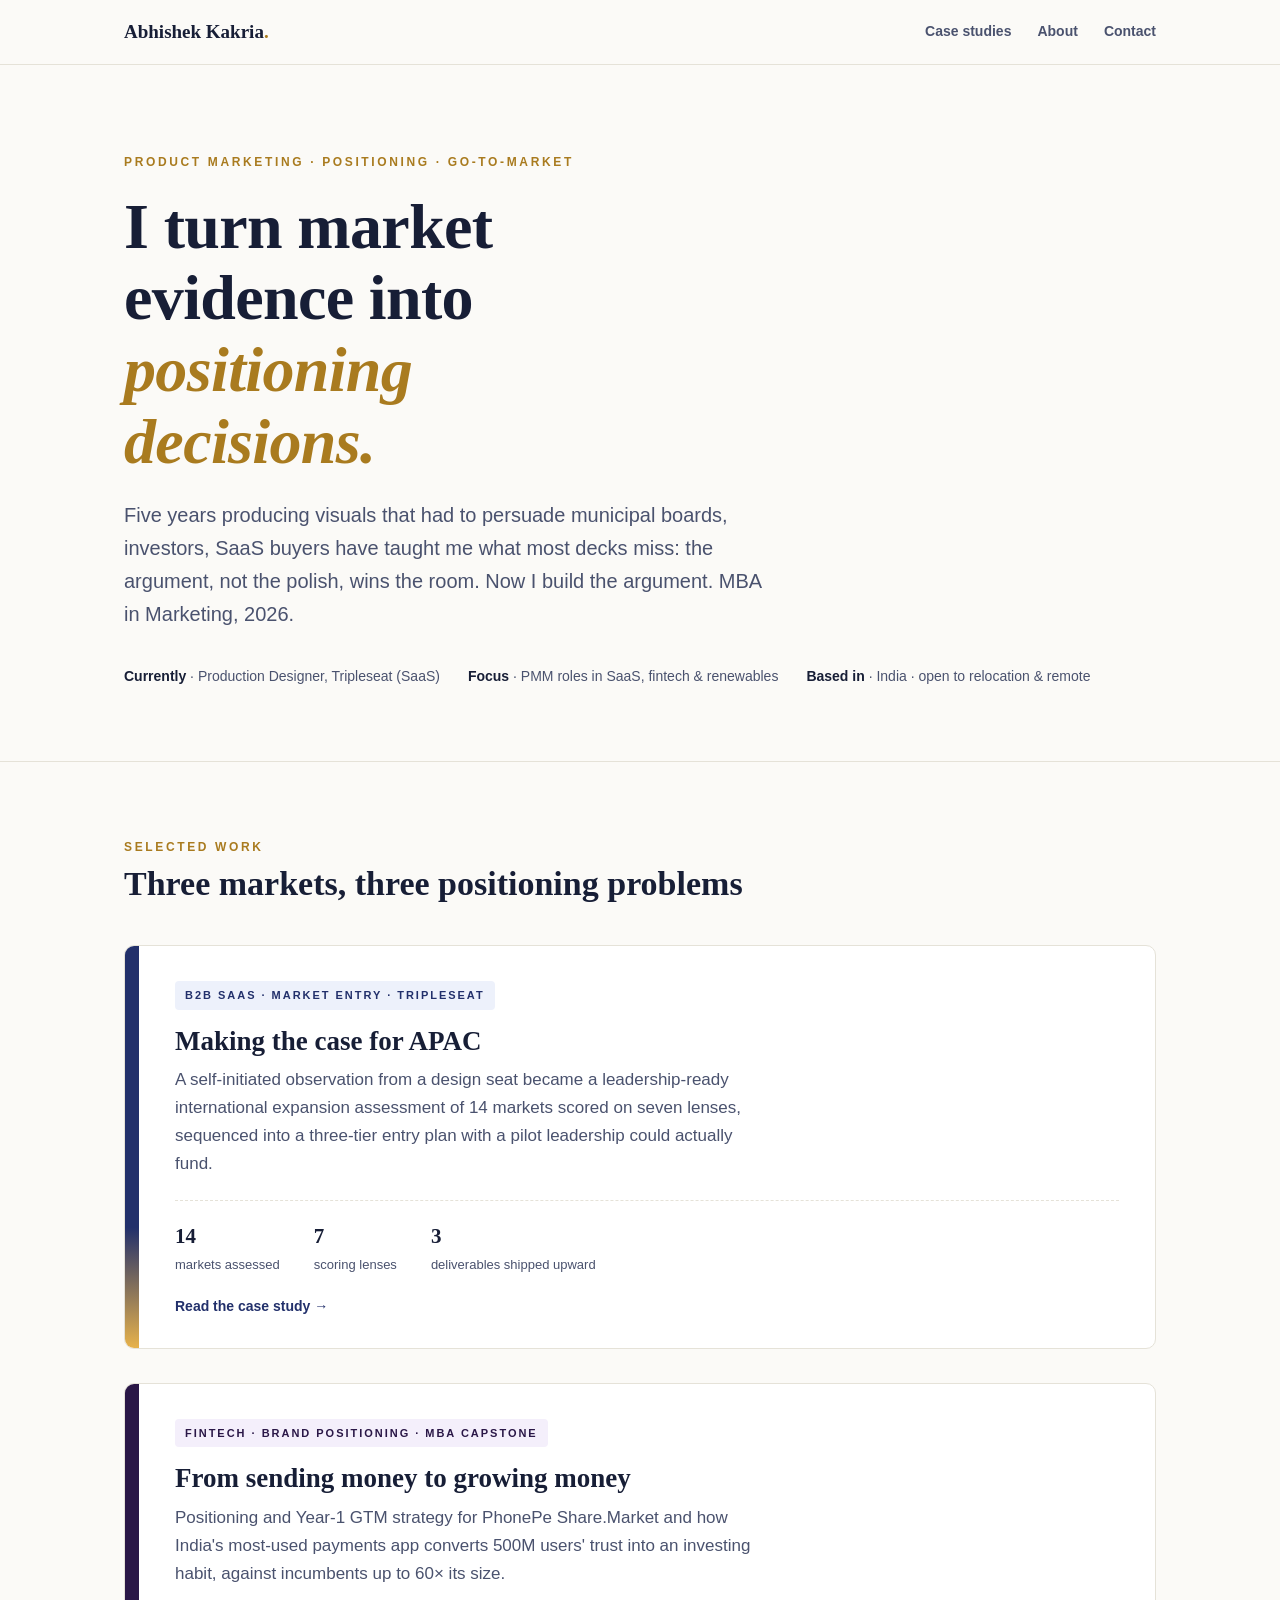
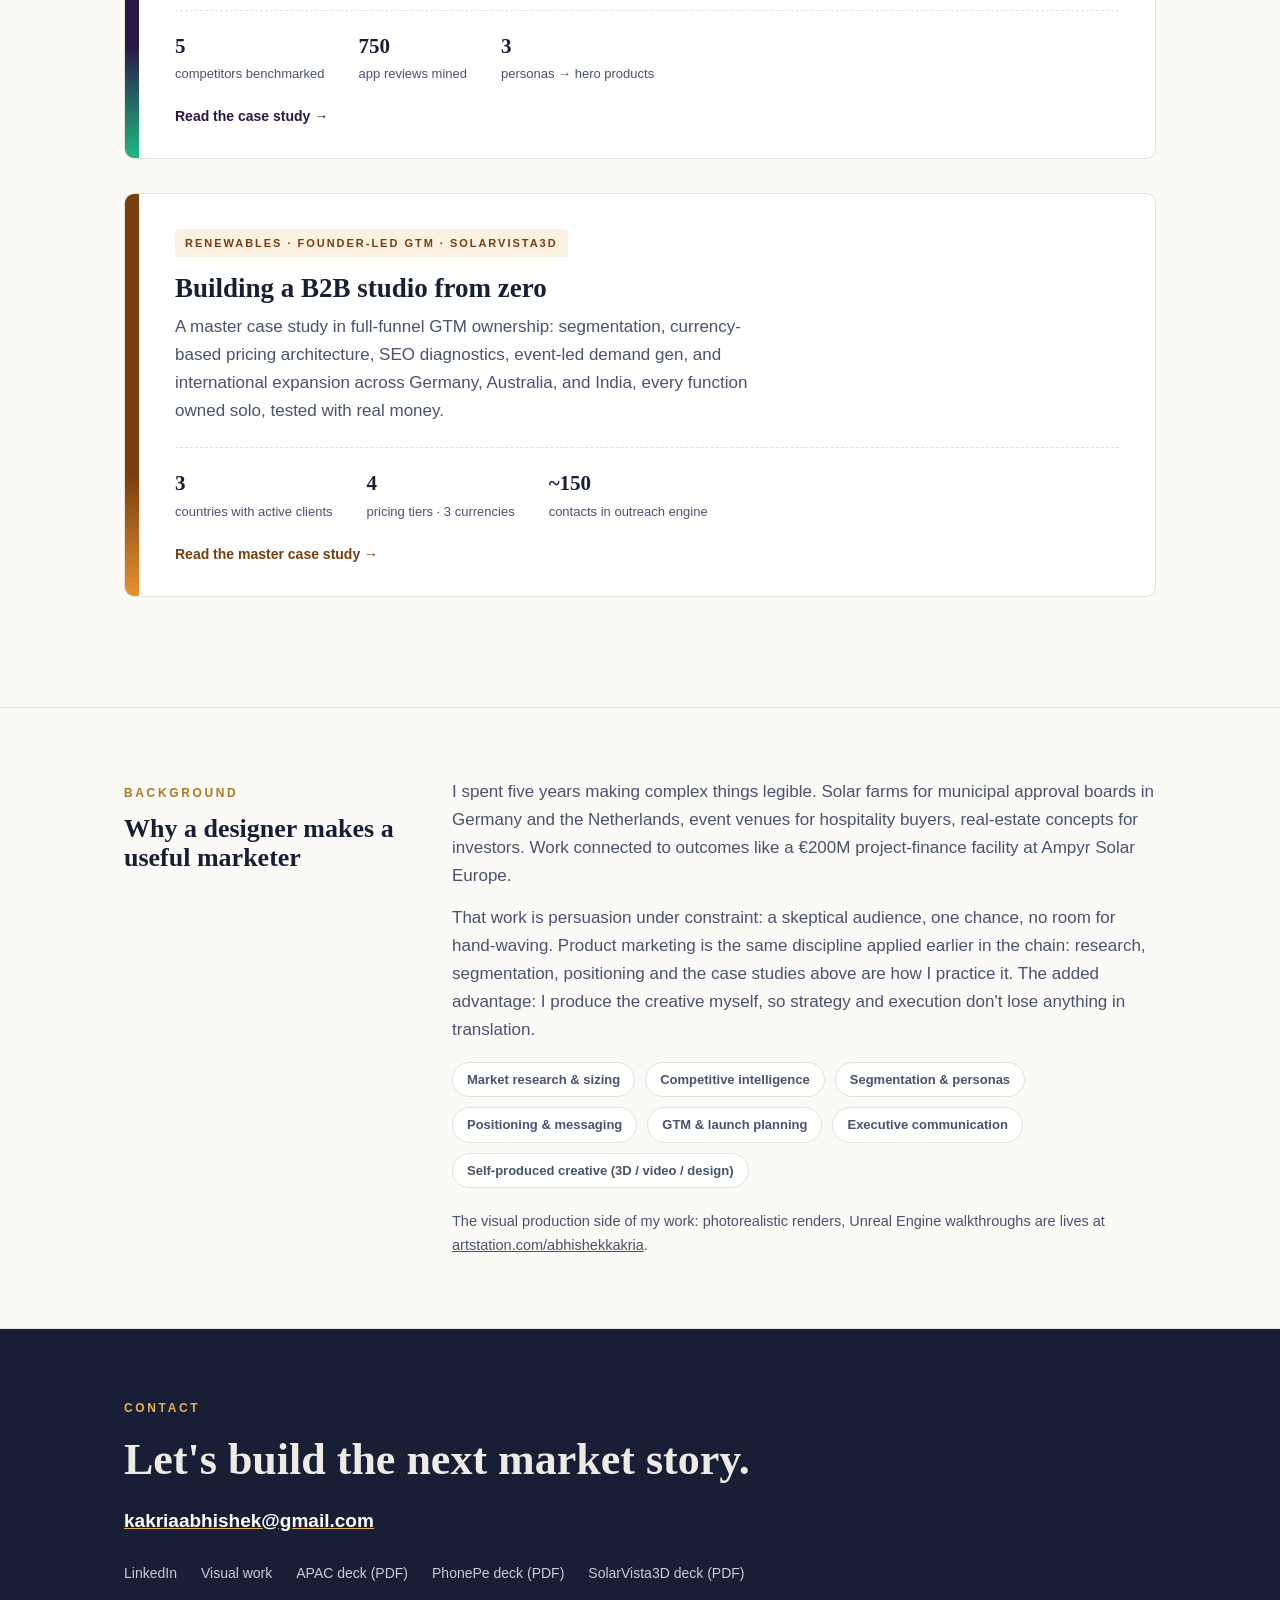
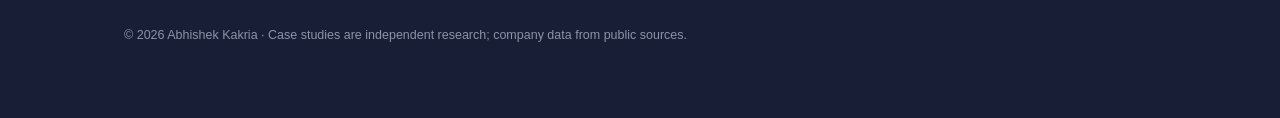
==== commit 66565ac1: "Fix typo in index.html regarding walkthroughs" ====
--- a/index.html
+++ b/index.html
@@ -142,7 +142,7 @@
         </div>
         <p class="muted" style="margin-top:22px; font-size:14.5px;">
           The visual production side of my work: photorealistic renders, Unreal Engine
-          walkthroughs — lives at
+          walkthroughs are lives at
           <a href="https://artstation.com/abhishekkakria">artstation.com/abhishekkakria</a>.
         </p>
       </div>
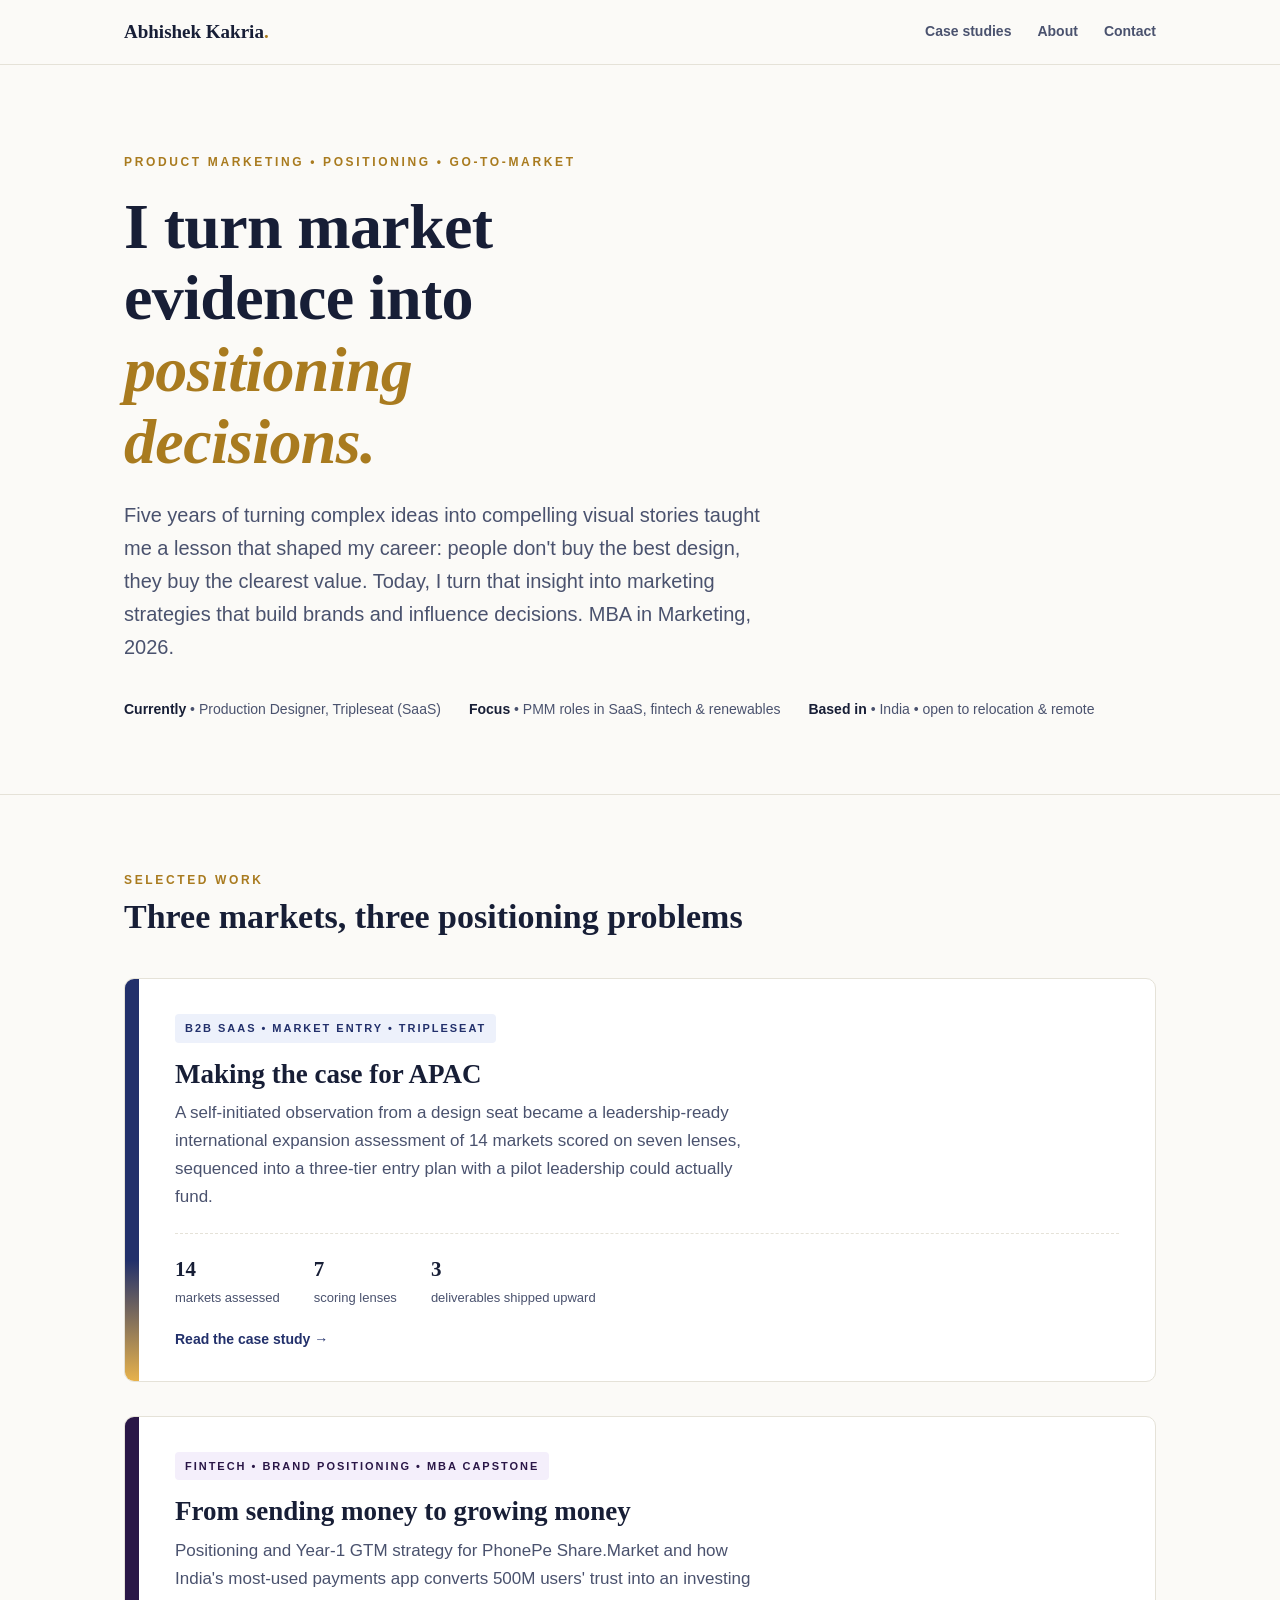
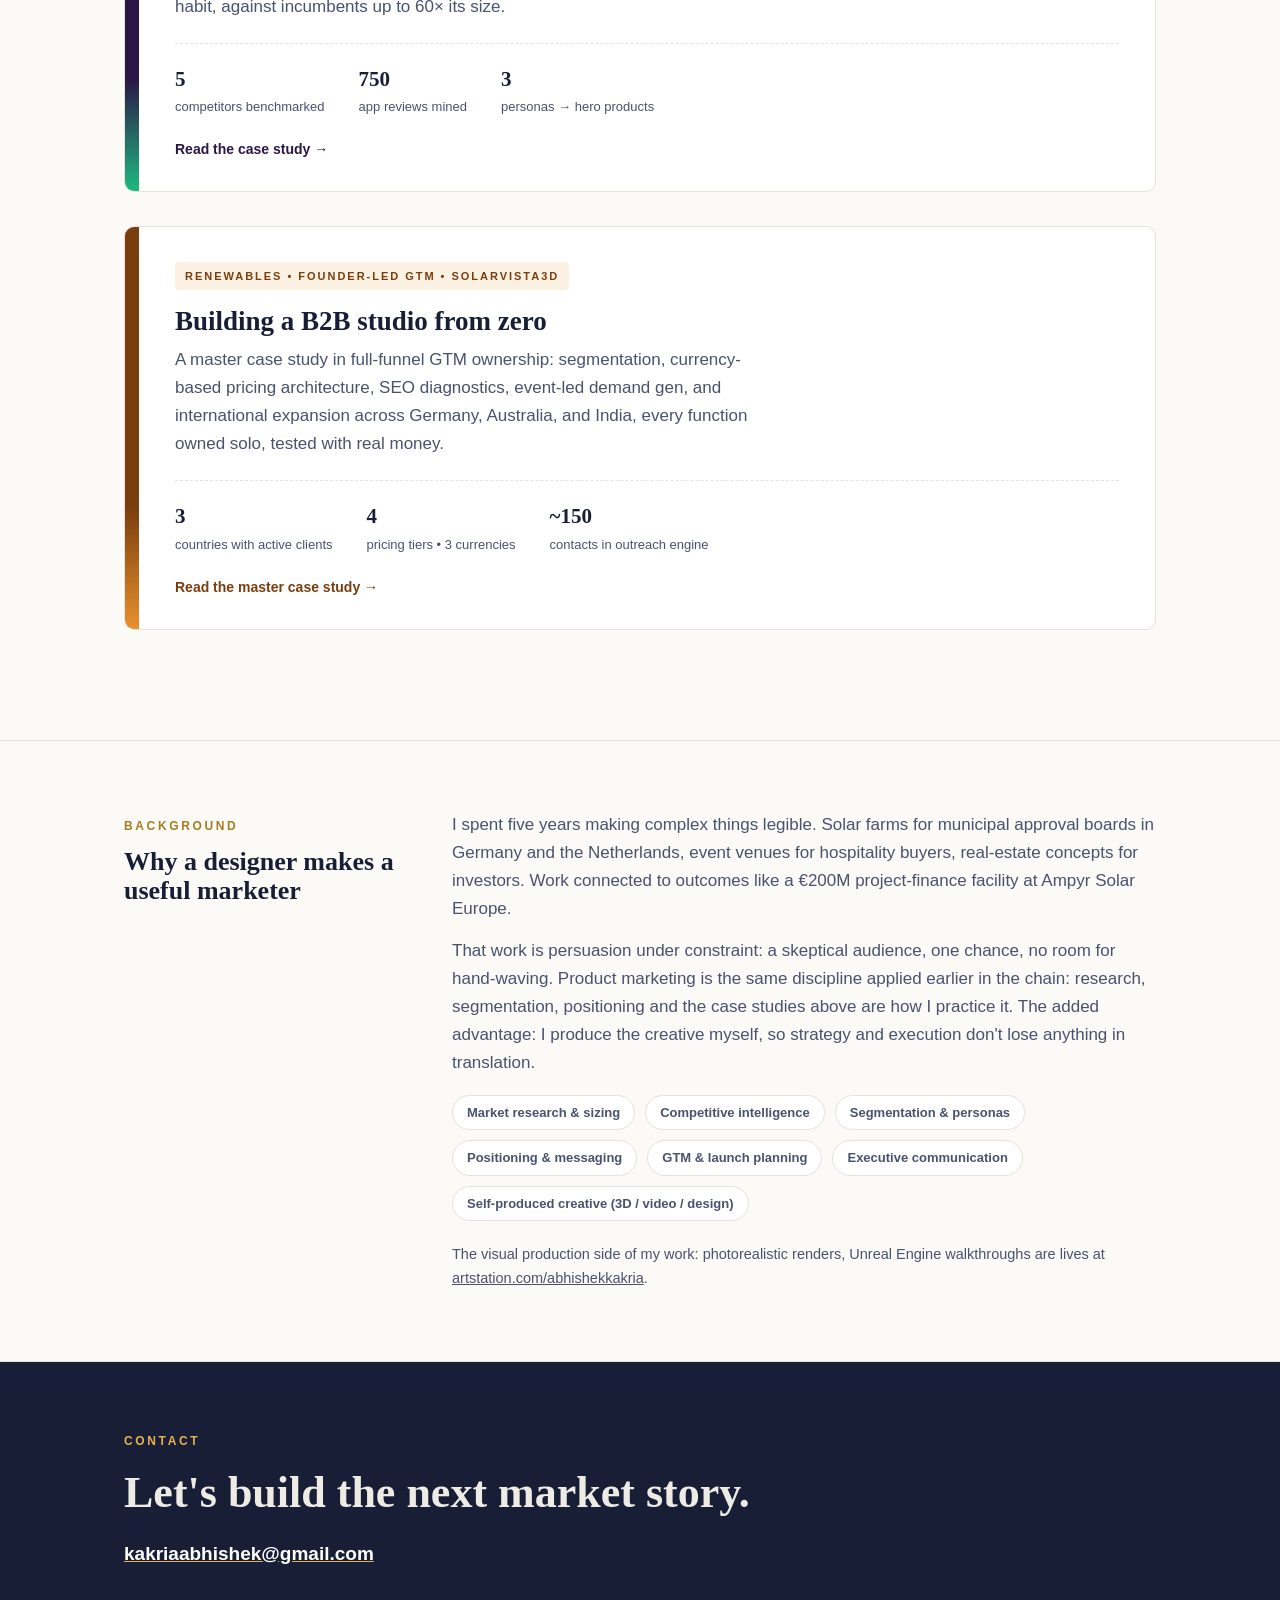
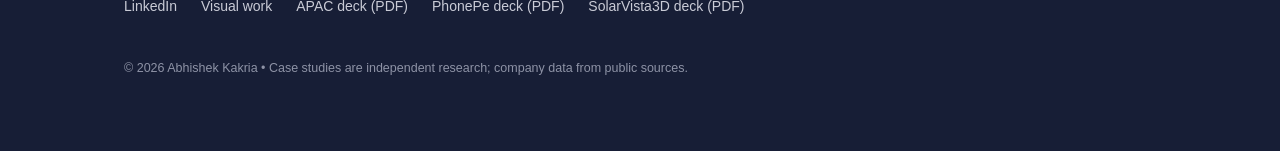
==== commit 91ccba1d: "Update punctuation and formatting in index.html" ====
--- a/index.html
+++ b/index.html
@@ -28,17 +28,15 @@
   <!-- Hero -->
   <section class="hero">
     <div class="wrap">
-      <p class="eyebrow">Product Marketing · Positioning · Go-to-Market</p>
+      <p class="eyebrow">Product Marketing • Positioning • Go-to-Market</p>
       <h1>I turn market evidence into <em>positioning decisions.</em></h1>
       <p class="lede">
-        Five years producing visuals that had to persuade municipal boards, investors,
-        SaaS buyers have taught me what most decks miss: the argument, not the polish, wins the room.
-        Now I build the argument. MBA in Marketing, 2026.
+Five years of turning complex ideas into compelling visual stories taught me a lesson that shaped my career: people don't buy the best design, they buy the clearest value. Today, I turn that insight into marketing strategies that build brands and influence decisions. MBA in Marketing, 2026.
       </p>
       <div class="meta">
-        <div><strong>Currently</strong> · Production Designer, Tripleseat (SaaS)</div>
-        <div><strong>Focus</strong> · PMM roles in SaaS, fintech &amp; renewables</div>
-        <div><strong>Based in</strong> · India · open to relocation &amp; remote</div>
+        <div><strong>Currently</strong> • Production Designer, Tripleseat (SaaS)</div>
+        <div><strong>Focus</strong> • PMM roles in SaaS, fintech &amp; renewables</div>
+        <div><strong>Based in</strong> • India • open to relocation &amp; remote</div>
       </div>
     </div>
   </section>
@@ -52,7 +50,7 @@
       <a class="dossier apac" href="apac-expansion.html">
         <div class="spine" aria-hidden="true"></div>
         <div class="body">
-          <span class="tag">B2B SaaS · Market entry · Tripleseat</span>
+          <span class="tag">B2B SaaS • Market entry • Tripleseat</span>
           <h3>Making the case for APAC</h3>
           <p class="sub">
             A self-initiated observation from a design seat became a leadership-ready
@@ -71,7 +69,7 @@
       <a class="dossier phonepe" href="phonepe-sharemarket.html">
         <div class="spine" aria-hidden="true"></div>
         <div class="body">
-          <span class="tag">Fintech · Brand positioning · MBA capstone</span>
+          <span class="tag">Fintech • Brand positioning • MBA capstone</span>
           <h3>From sending money to growing money</h3>
           <p class="sub">
             Positioning and Year-1 GTM strategy for PhonePe Share.Market and how India's
@@ -90,7 +88,7 @@
       <a class="dossier solar" href="solarvista3d.html">
         <div class="spine" aria-hidden="true"></div>
         <div class="body">
-          <span class="tag">Renewables · Founder-led GTM · SolarVista3D</span>
+          <span class="tag">Renewables • Founder-led GTM • SolarVista3D</span>
           <h3>Building a B2B studio from zero</h3>
           <p class="sub">
             A master case study in full-funnel GTM ownership: segmentation, currency-based
@@ -100,7 +98,7 @@
           </p>
           <div class="stats">
             <div><b>3</b>countries with active clients</div>
-            <div><b>4</b>pricing tiers · 3 currencies</div>
+            <div><b>4</b>pricing tiers • 3 currencies</div>
             <div><b>~150</b>contacts in outreach engine</div>
           </div>
           <div class="open">Read the master case study →</div>
@@ -164,7 +162,7 @@
       <a href="PhonePe_ShareMarket_Case_Study.pdf">PhonePe deck (PDF)</a>
       <a href="SolarVista3D_Case_Study.pdf">SolarVista3D deck (PDF)</a>
     </div>
-    <p class="fine">© 2026 Abhishek Kakria · Case studies are independent research; company data from public sources.</p>
+    <p class="fine">© 2026 Abhishek Kakria • Case studies are independent research; company data from public sources.</p>
   </div>
 </footer>
 
